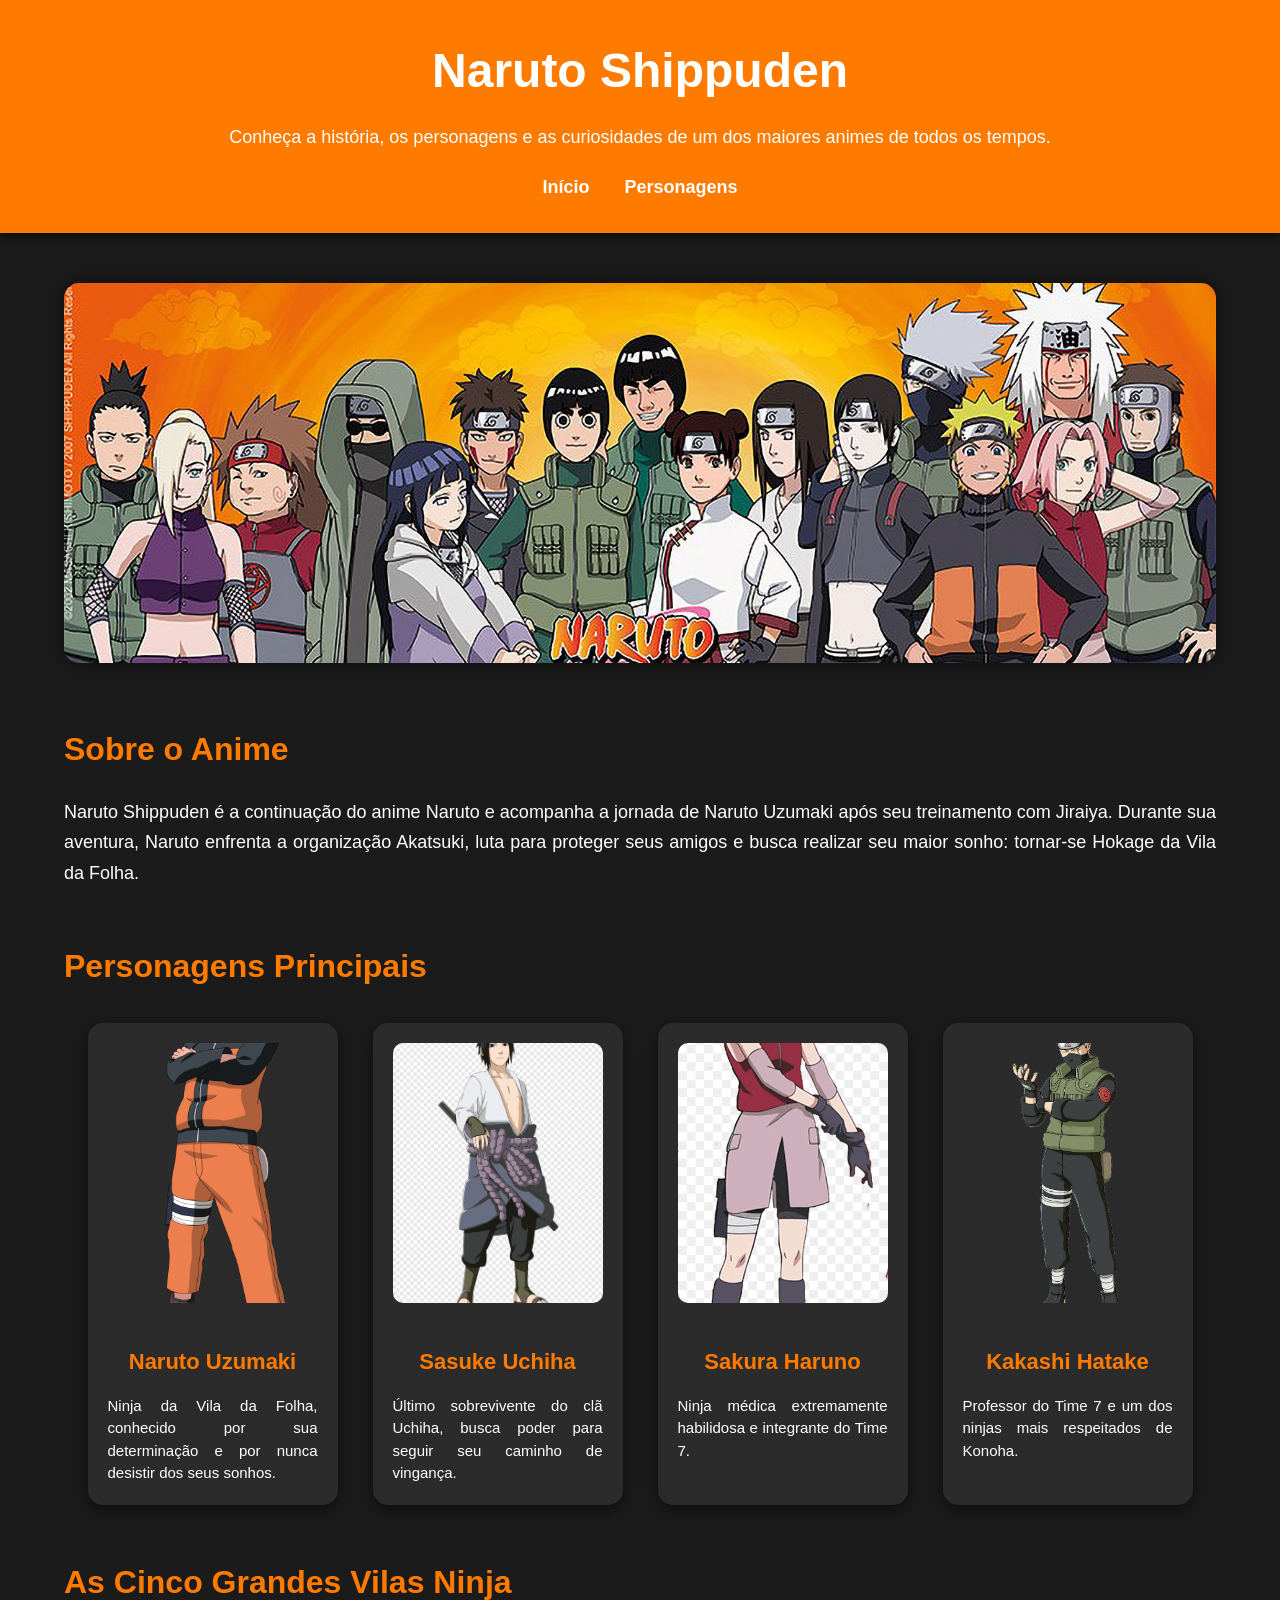
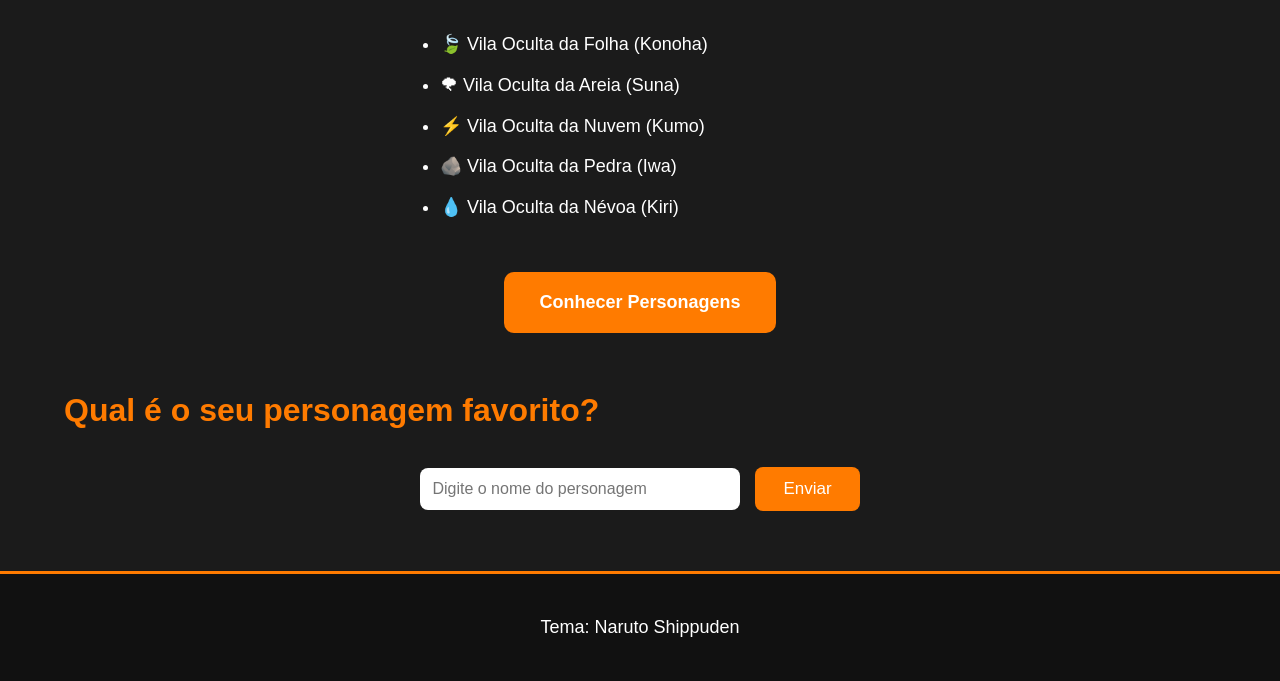
==== index.html @ 9007fb21 "first commit" ====
<!DOCTYPE html>
<html lang="pt-BR">

<head>
    <meta charset="UTF-8">
    <meta name="viewport" content="width=device-width, initial-scale=1.0">
    <title>Naruto Shippuden</title>
    <link rel="stylesheet" href="style.css">
</head>

<body>

    <header>

        <h1>Naruto Shippuden</h1>

        <p class="subtitulo">
            Conheça a história, os personagens e as curiosidades de um dos maiores animes de todos os tempos.
        </p>

        <nav>
            <a href="index.html">Início</a>
            <a href="detalhes.html">Personagens</a>
        </nav>

    </header>

    <section class="banner">

        <img src="imagens/banner.jpg" alt="Banner Naruto Shippuden">

    </section>

    <section>

        <h2>Sobre o Anime</h2>

        <p>
            Naruto Shippuden é a continuação do anime Naruto e acompanha a jornada
            de Naruto Uzumaki após seu treinamento com Jiraiya.
            Durante sua aventura, Naruto enfrenta a organização Akatsuki,
            luta para proteger seus amigos e busca realizar seu maior sonho:
            tornar-se Hokage da Vila da Folha.
        </p>

    </section>

    <section>

        <h2>Personagens Principais</h2>

        <div class="cards">

            <div class="card">

                <img src="imagens/naruto.png" alt="Naruto">

                <h3>Naruto Uzumaki</h3>

                <p>
                    Ninja da Vila da Folha, conhecido por sua determinação e por
                    nunca desistir dos seus sonhos.
                </p>

            </div>

            <div class="card">

                <img src="imagens/sasuke.png" alt="Sasuke">

                <h3>Sasuke Uchiha</h3>

                <p>
                    Último sobrevivente do clã Uchiha, busca poder para seguir
                    seu caminho de vingança.
                </p>

            </div>

            <div class="card">

                <img src="imagens/sakura.png" alt="Sakura">

                <h3>Sakura Haruno</h3>

                <p>
                    Ninja médica extremamente habilidosa e integrante do Time 7.
                </p>

            </div>

            <div class="card">

                <img src="imagens/kakashi.png" alt="Kakashi">

                <h3>Kakashi Hatake</h3>

                <p>
                    Professor do Time 7 e um dos ninjas mais respeitados de Konoha.
                </p>

            </div>

        </div>

    </section>

    <section>

        <h2>As Cinco Grandes Vilas Ninja</h2>

        <ul>

            <li>🍃 Vila Oculta da Folha (Konoha)</li>

            <li>🌪 Vila Oculta da Areia (Suna)</li>

            <li>⚡ Vila Oculta da Nuvem (Kumo)</li>

            <li>🪨 Vila Oculta da Pedra (Iwa)</li>

            <li>💧 Vila Oculta da Névoa (Kiri)</li>

        </ul>

    </section>

    <section class="centro">

        <a href="detalhes.html" class="botao">
            Conhecer Personagens
        </a>

    </section>

    <section>

        <h2>Qual é o seu personagem favorito?</h2>

        <form>

            <input
                type="text"
                placeholder="Digite o nome do personagem">

            <button type="submit">
                Enviar
            </button>

        </form>

    </section>

    <footer>

        <p>
            Tema: Naruto Shippuden
        </p>

    </footer>

</body>

</html>
---- style.css ----
/* ===========================
   CONFIGURAÇÕES GERAIS
=========================== */

*{
    margin:0;
    padding:0;
    box-sizing:border-box;
}

body{
    font-family:Arial, Helvetica, sans-serif;
    background:#1b1b1b;
    color:#ffffff;
    line-height:1.7;
    font-size:18px;
}

/* ===========================
   CABEÇALHO
=========================== */

header{
    background:#ff7b00;
    padding:30px;
    text-align:center;
    box-shadow:0 4px 10px rgba(0,0,0,.6);
}

h1{
    font-size:48px;
    margin-bottom:10px;
}

.subtitulo{
    font-size:18px;
    margin-bottom:20px;
}

h2{
    color:#ff7b00;
    font-size:32px;
    margin-bottom:20px;
}

h3{
    color:#ff7b00;
    font-size:22px;
    margin:15px 0;
}

/* ===========================
   MENU
=========================== */

nav{
    margin-top:15px;
}

nav a{
    color:white;
    text-decoration:none;
    font-weight:bold;
    font-size:18px;
    margin:0 15px;
    transition:.3s;
}

nav a:hover{
    color:#222;
}

/* ===========================
   SEÇÕES
=========================== */

section{
    width:1200px;
    max-width:90%;
    margin:50px auto;
}

section p{
    margin-top:15px;
    text-align:justify;
}

/* ===========================
   BANNER
=========================== */

.banner img{
    width:100%;
    height:380px;
    object-fit:cover;
    border-radius:15px;
    box-shadow:0 0 20px rgba(0,0,0,.5);
}

/* ===========================
   CARDS
=========================== */

.cards{
    display:flex;
    justify-content:center;
    align-items:stretch;
    flex-wrap:wrap;
    gap:35px;
    margin-top:30px;
}

.card{
    width:250px;
    background:#2b2b2b;
    border-radius:15px;
    padding:20px;
    text-align:center;
    box-shadow:0 5px 15px rgba(0,0,0,.5);
    transition:.3s;
}

.card:hover{
    transform:translateY(-8px);
    box-shadow:0 0 20px #ff7b00;
}

.card img{
    width:100%;
    height:260px;
    object-fit:cover;
    border-radius:10px;
    margin-bottom:15px;
    transition:.3s;
}

.card img:hover{
    transform:scale(1.05);
}

.card p{
    font-size:15px;
    line-height:1.5;
}

/* ===========================
   LISTAS
=========================== */

ul,
ol{
    width:400px;
    margin:20px auto;
    text-align:left;
}

li{
    margin-bottom:10px;
}

/* ===========================
   BOTÃO
=========================== */

.centro{
    text-align:center;
}

.botao{
    display:inline-block;
    background:#ff7b00;
    color:white;
    text-decoration:none;
    padding:15px 35px;
    border-radius:10px;
    font-size:18px;
    font-weight:bold;
    cursor:pointer;
    transition:.3s;
}

.botao:hover{
    background:#ff9900;
    transform:translateY(-4px);
}

.botao:active{
    transform:scale(.95);
}

/* ===========================
   FORMULÁRIO
=========================== */

form{
    margin-top:30px;
    display:flex;
    justify-content:center;
    align-items:center;
    gap:15px;
    flex-wrap:wrap;
}

input{
    width:320px;
    padding:12px;
    border:none;
    border-radius:8px;
    font-size:16px;
}

input:focus{
    outline:none;
    border:2px solid #ff7b00;
    box-shadow:0 0 10px #ff7b00;
}

button{
    background:#ff7b00;
    color:white;
    border:none;
    padding:12px 28px;
    border-radius:8px;
    font-size:17px;
    cursor:pointer;
    transition:.3s;
}

button:hover{
    background:#ff9900;
    transform:translateY(-3px);
}

button:active{
    transform:scale(.95);
}

/* ===========================
   IMAGENS GERAIS
=========================== */

section img{
    max-width:100%;
    border-radius:15px;
}

/* ===========================
   RODAPÉ
=========================== */

footer{
    background:#111;
    margin-top:60px;
    padding:30px;
    text-align:center;
    border-top:3px solid #ff7b00;
}

footer p{
    margin:8px 0;
}

/* ===========================
   LINKS
=========================== */

a{
    transition:.3s;
}

a:hover{
    color:#ff7b00;
}

/* ===========================
   RESPONSIVIDADE
=========================== */

@media(max-width:900px){

    h1{
        font-size:38px;
    }

    h2{
        font-size:28px;
    }

    .banner img{
        height:250px;
    }

    .cards{
        flex-direction:column;
        align-items:center;
    }

    .card{
        width:90%;
        max-width:350px;
    }

    form{
        flex-direction:column;
    }

    input{
        width:100%;
        max-width:350px;
    }

    ul,
    ol{
        width:90%;
    }

}
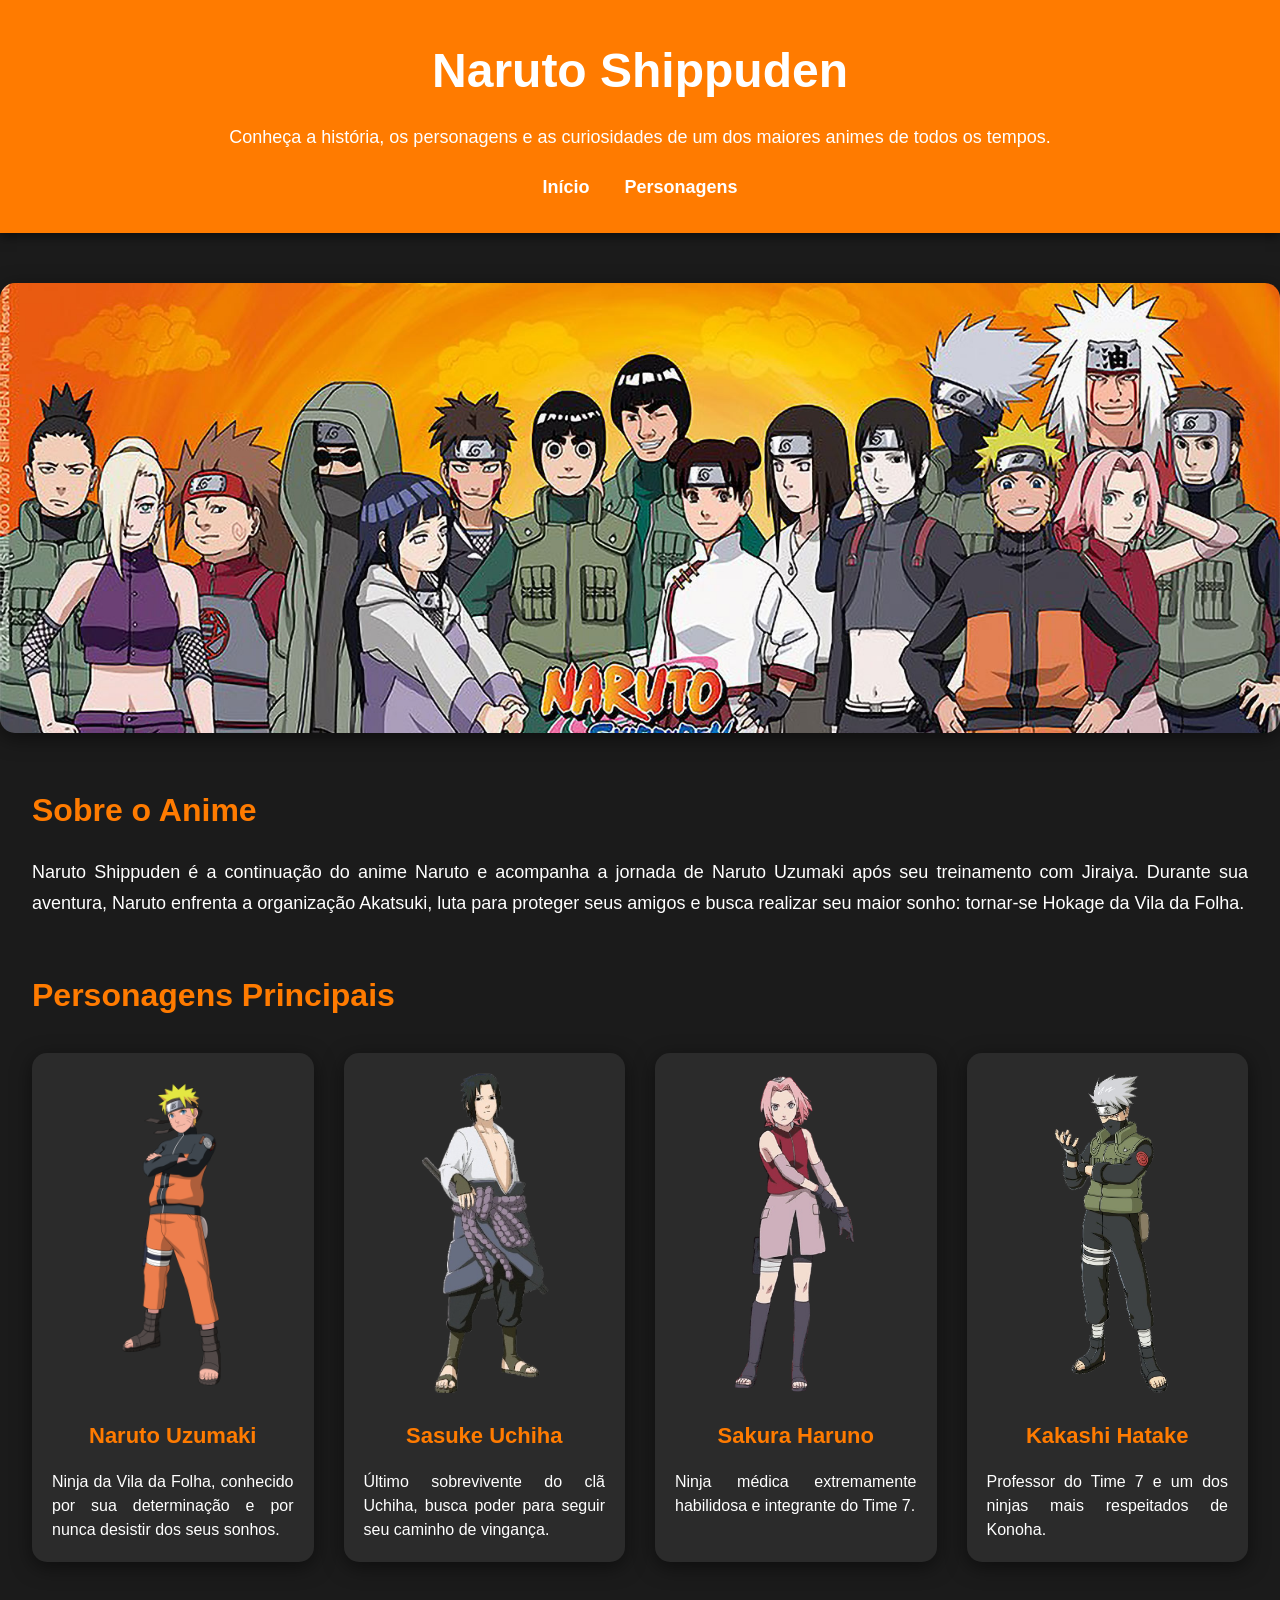
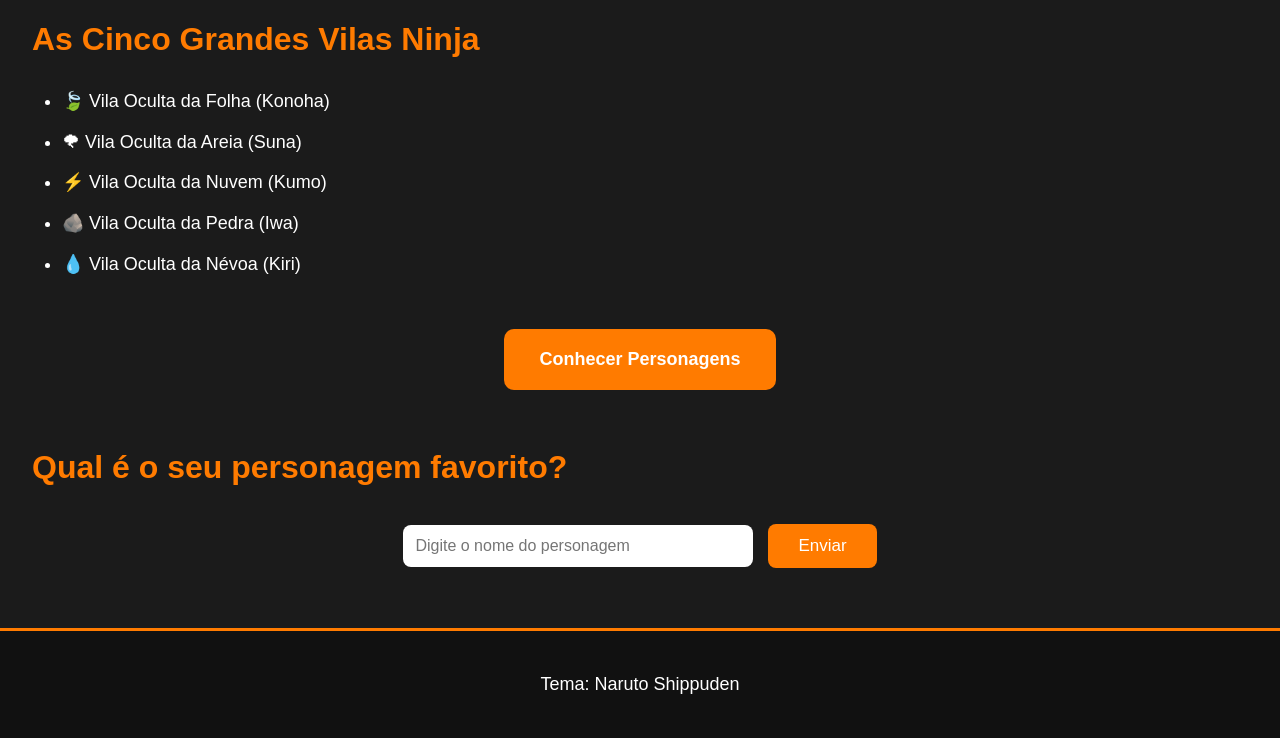
==== commit 89b66360: "css" ====
--- a/index.html
+++ b/index.html
@@ -20,7 +20,7 @@
 
         <nav>
             <a href="index.html">Início</a>
-            <a href="detalhes.html">Personagens</a>
+            <a href="detahes.html">Personagens</a>
         </nav>
 
     </header>
--- a/style.css
+++ b/style.css
@@ -1,7 +1,3 @@
-/* ===========================
-   CONFIGURAÇÕES GERAIS
-=========================== */
-
 *{
     margin:0;
     padding:0;
@@ -12,19 +8,15 @@
     font-family:Arial, Helvetica, sans-serif;
     background:#1b1b1b;
     color:#ffffff;
+    font-size:18px;
     line-height:1.7;
-    font-size:18px;
-}
-
-/* ===========================
-   CABEÇALHO
-=========================== */
+}
 
 header{
     background:#ff7b00;
+    text-align:center;
     padding:30px;
-    text-align:center;
-    box-shadow:0 4px 10px rgba(0,0,0,.6);
+    box-shadow:0 4px 10px rgba(0,0,0,.5);
 }
 
 h1{
@@ -49,34 +41,25 @@
     margin:15px 0;
 }
 
-/* ===========================
-   MENU
-=========================== */
-
 nav{
-    margin-top:15px;
+    margin-top:20px;
 }
 
 nav a{
-    color:white;
+    color:#fff;
     text-decoration:none;
     font-weight:bold;
-    font-size:18px;
     margin:0 15px;
     transition:.3s;
 }
 
 nav a:hover{
-    color:#222;
-}
-
-/* ===========================
-   SEÇÕES
-=========================== */
+    color:#1b1b1b;
+}
 
 section{
-    width:1200px;
-    max-width:90%;
+    width:95%;
+    max-width:1600px;
     margin:50px auto;
 }
 
@@ -85,38 +68,32 @@
     text-align:justify;
 }
 
-/* ===========================
-   BANNER
-=========================== */
+.banner{
+    width:100%;
+}
 
 .banner img{
     width:100%;
-    height:380px;
+    height:450px;
     object-fit:cover;
+    display:block;
     border-radius:15px;
-    box-shadow:0 0 20px rgba(0,0,0,.5);
-}
-
-/* ===========================
-   CARDS
-=========================== */
+    box-shadow:0 5px 20px rgba(0,0,0,.5);
+}
 
 .cards{
-    display:flex;
-    justify-content:center;
-    align-items:stretch;
-    flex-wrap:wrap;
-    gap:35px;
+    display:grid;
+    grid-template-columns:repeat(auto-fit,minmax(260px,1fr));
+    gap:30px;
     margin-top:30px;
 }
 
 .card{
-    width:250px;
     background:#2b2b2b;
     border-radius:15px;
     padding:20px;
     text-align:center;
-    box-shadow:0 5px 15px rgba(0,0,0,.5);
+    box-shadow:0 5px 20px rgba(0,0,0,.5);
     transition:.3s;
 }
 
@@ -127,10 +104,8 @@
 
 .card img{
     width:100%;
-    height:260px;
-    object-fit:cover;
-    border-radius:10px;
-    margin-bottom:15px;
+    height:320px;
+    object-fit:contain;
     transition:.3s;
 }
 
@@ -139,37 +114,28 @@
 }
 
 .card p{
-    font-size:15px;
+    font-size:16px;
     line-height:1.5;
 }
-
-/* ===========================
-   LISTAS
-=========================== */
 
 ul,
 ol{
-    width:400px;
-    margin:20px auto;
-    text-align:left;
+    margin:20px 0 20px 30px;
 }
 
 li{
     margin-bottom:10px;
 }
 
-/* ===========================
-   BOTÃO
-=========================== */
-
 .centro{
     text-align:center;
+    margin-top:40px;
 }
 
 .botao{
     display:inline-block;
     background:#ff7b00;
-    color:white;
+    color:#fff;
     text-decoration:none;
     padding:15px 35px;
     border-radius:10px;
@@ -188,21 +154,17 @@
     transform:scale(.95);
 }
 
-/* ===========================
-   FORMULÁRIO
-=========================== */
-
 form{
-    margin-top:30px;
     display:flex;
     justify-content:center;
     align-items:center;
+    flex-wrap:wrap;
     gap:15px;
-    flex-wrap:wrap;
+    margin-top:30px;
 }
 
 input{
-    width:320px;
+    width:350px;
     padding:12px;
     border:none;
     border-radius:8px;
@@ -217,9 +179,9 @@
 
 button{
     background:#ff7b00;
-    color:white;
+    color:#fff;
     border:none;
-    padding:12px 28px;
+    padding:12px 30px;
     border-radius:8px;
     font-size:17px;
     cursor:pointer;
@@ -235,24 +197,16 @@
     transform:scale(.95);
 }
 
-/* ===========================
-   IMAGENS GERAIS
-=========================== */
-
 section img{
     max-width:100%;
     border-radius:15px;
 }
 
-/* ===========================
-   RODAPÉ
-=========================== */
-
 footer{
     background:#111;
+    text-align:center;
+    padding:30px;
     margin-top:60px;
-    padding:30px;
-    text-align:center;
     border-top:3px solid #ff7b00;
 }
 
@@ -260,10 +214,6 @@
     margin:8px 0;
 }
 
-/* ===========================
-   LINKS
-=========================== */
-
 a{
     transition:.3s;
 }
@@ -272,14 +222,10 @@
     color:#ff7b00;
 }
 
-/* ===========================
-   RESPONSIVIDADE
-=========================== */
-
 @media(max-width:900px){
 
     h1{
-        font-size:38px;
+        font-size:36px;
     }
 
     h2{
@@ -291,27 +237,15 @@
     }
 
     .cards{
-        flex-direction:column;
-        align-items:center;
-    }
-
-    .card{
-        width:90%;
-        max-width:350px;
+        grid-template-columns:1fr;
+    }
+
+    input{
+        width:100%;
     }
 
     form{
         flex-direction:column;
     }
 
-    input{
-        width:100%;
-        max-width:350px;
-    }
-
-    ul,
-    ol{
-        width:90%;
-    }
-
 }
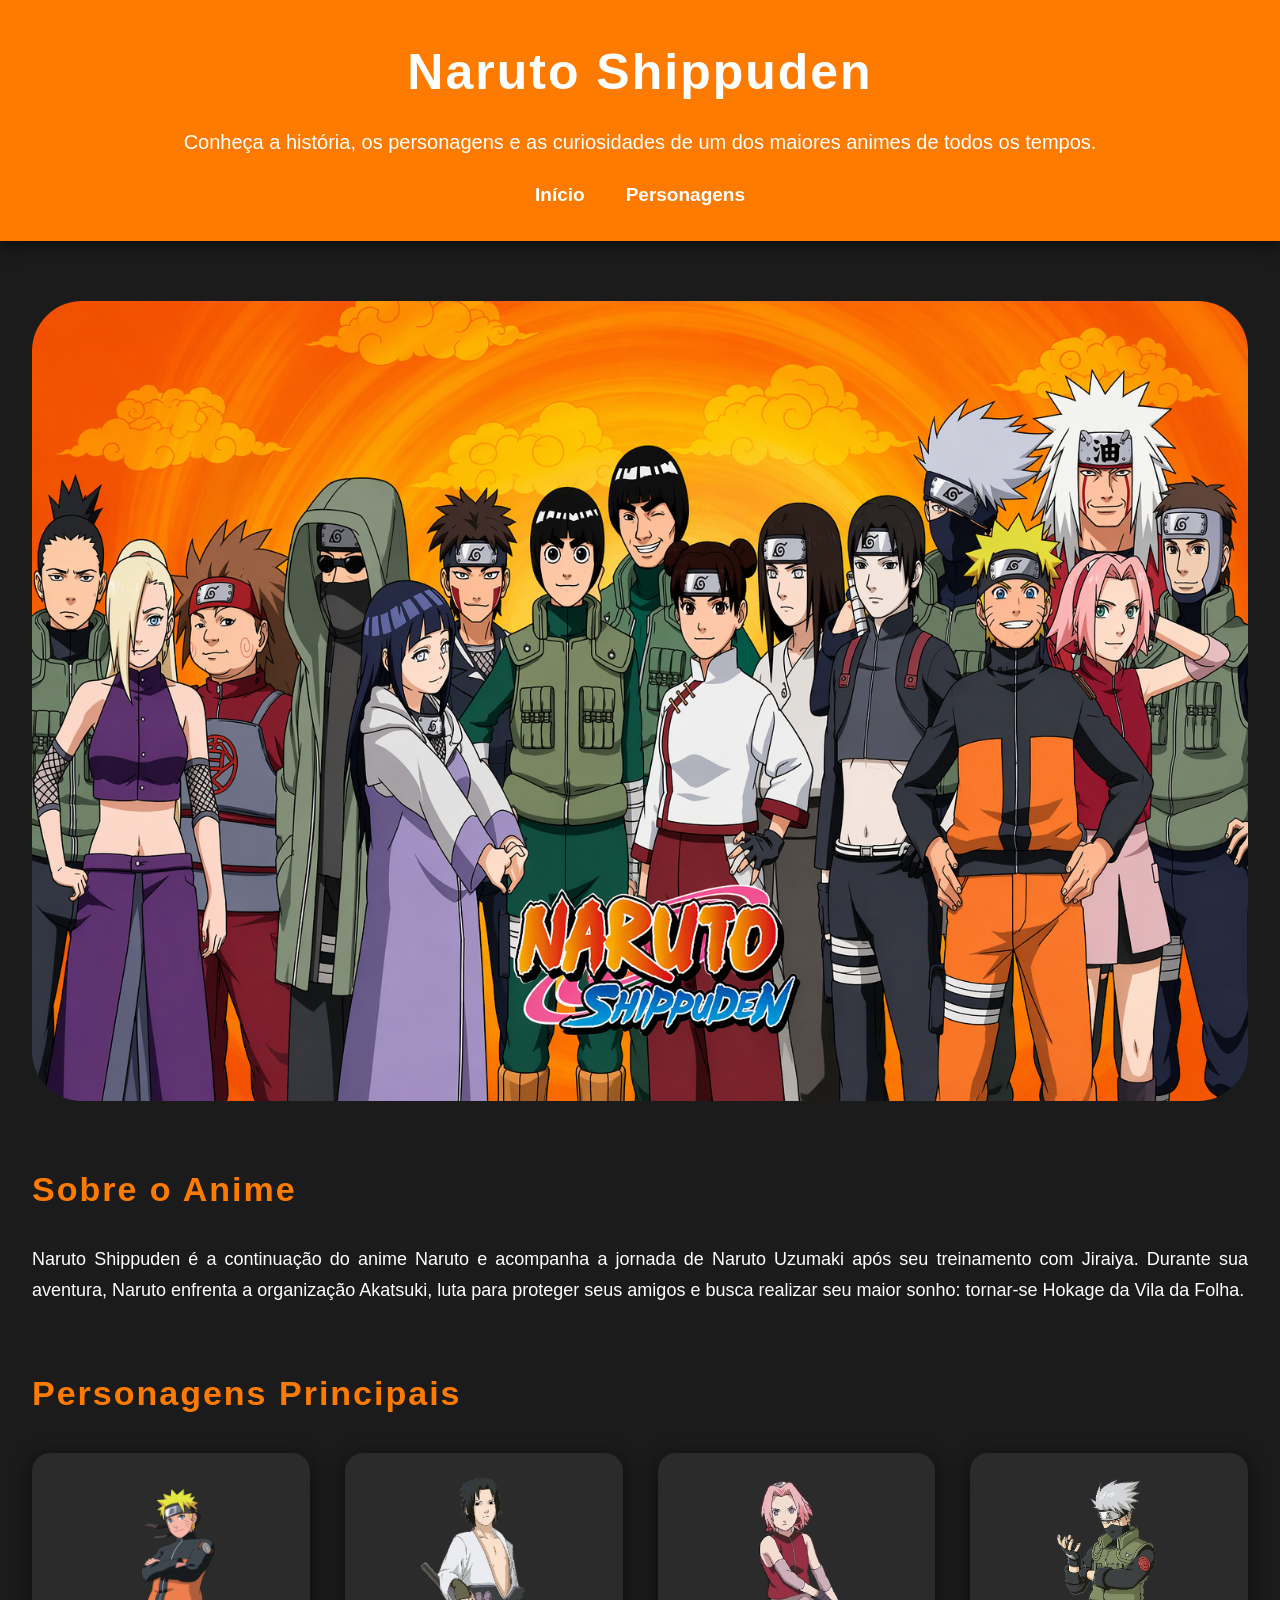
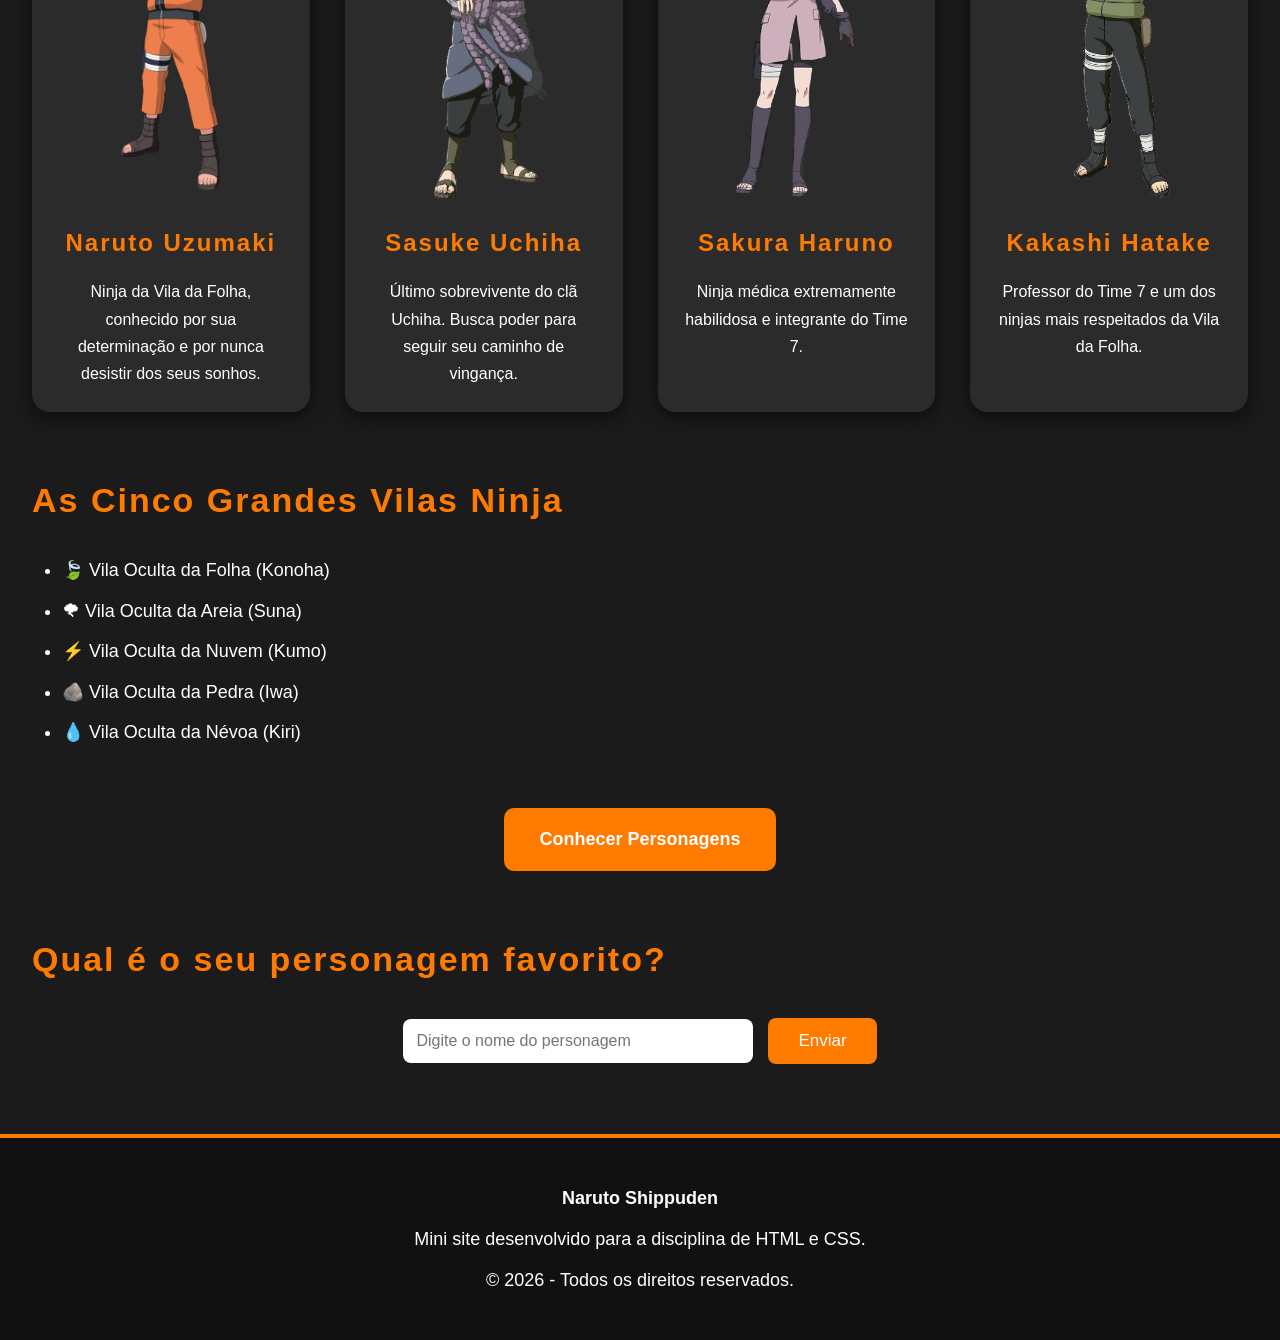
==== commit 10aaf5b9: "css" ====
--- a/index.html
+++ b/index.html
@@ -20,141 +20,145 @@
 
         <nav>
             <a href="index.html">Início</a>
-            <a href="detahes.html">Personagens</a>
+            <a href="detalhes.html">Personagens</a>
         </nav>
 
     </header>
 
-    <section class="banner">
+    <main class="container">
 
-        <img src="imagens/banner.jpg" alt="Banner Naruto Shippuden">
+        <section class="banner">
 
-    </section>
+            <img src="imagens/Designer.png" alt="Banner Naruto Shippuden">
 
-    <section>
+        </section>
 
-        <h2>Sobre o Anime</h2>
+        <section class="sobre">
 
-        <p>
-            Naruto Shippuden é a continuação do anime Naruto e acompanha a jornada
-            de Naruto Uzumaki após seu treinamento com Jiraiya.
-            Durante sua aventura, Naruto enfrenta a organização Akatsuki,
-            luta para proteger seus amigos e busca realizar seu maior sonho:
-            tornar-se Hokage da Vila da Folha.
-        </p>
+            <h2>Sobre o Anime</h2>
 
-    </section>
+            <p>
+                Naruto Shippuden é a continuação do anime Naruto e acompanha a jornada
+                de Naruto Uzumaki após seu treinamento com Jiraiya.
+                Durante sua aventura, Naruto enfrenta a organização Akatsuki,
+                luta para proteger seus amigos e busca realizar seu maior sonho:
+                tornar-se Hokage da Vila da Folha.
+            </p>
 
-    <section>
+        </section>
 
-        <h2>Personagens Principais</h2>
+        <section class="personagens">
 
-        <div class="cards">
+            <h2>Personagens Principais</h2>
 
-            <div class="card">
+            <div class="cards">
 
-                <img src="imagens/naruto.png" alt="Naruto">
+                <div class="card">
 
-                <h3>Naruto Uzumaki</h3>
+                    <img src="imagens/naruto.png" alt="Naruto">
 
-                <p>
-                    Ninja da Vila da Folha, conhecido por sua determinação e por
-                    nunca desistir dos seus sonhos.
-                </p>
+                    <h3>Naruto Uzumaki</h3>
+
+                    <p>
+                        Ninja da Vila da Folha, conhecido por sua determinação e por nunca desistir dos seus sonhos.
+                    </p>
+
+                </div>
+
+                <div class="card">
+
+                    <img src="imagens/sasuke.png" alt="Sasuke">
+
+                    <h3>Sasuke Uchiha</h3>
+
+                    <p>
+                        Último sobrevivente do clã Uchiha. Busca poder para seguir seu caminho de vingança.
+                    </p>
+
+                </div>
+
+                <div class="card">
+
+                    <img src="imagens/sakura.png" alt="Sakura">
+
+                    <h3>Sakura Haruno</h3>
+
+                    <p>
+                        Ninja médica extremamente habilidosa e integrante do Time 7.
+                    </p>
+
+                </div>
+
+                <div class="card">
+
+                    <img src="imagens/kakashi.png" alt="Kakashi">
+
+                    <h3>Kakashi Hatake</h3>
+
+                    <p>
+                        Professor do Time 7 e um dos ninjas mais respeitados da Vila da Folha.
+                    </p>
+
+                </div>
 
             </div>
 
-            <div class="card">
+        </section>
 
-                <img src="imagens/sasuke.png" alt="Sasuke">
+        <section class="vilas">
 
-                <h3>Sasuke Uchiha</h3>
+            <h2>As Cinco Grandes Vilas Ninja</h2>
 
-                <p>
-                    Último sobrevivente do clã Uchiha, busca poder para seguir
-                    seu caminho de vingança.
-                </p>
+            <ul>
 
-            </div>
+                <li>🍃 Vila Oculta da Folha (Konoha)</li>
+                <li>🌪 Vila Oculta da Areia (Suna)</li>
+                <li>⚡ Vila Oculta da Nuvem (Kumo)</li>
+                <li>🪨 Vila Oculta da Pedra (Iwa)</li>
+                <li>💧 Vila Oculta da Névoa (Kiri)</li>
 
-            <div class="card">
+            </ul>
 
-                <img src="imagens/sakura.png" alt="Sakura">
+        </section>
 
-                <h3>Sakura Haruno</h3>
+        <section class="centro">
 
-                <p>
-                    Ninja médica extremamente habilidosa e integrante do Time 7.
-                </p>
+            <a href="detalhes.html" class="botao">
+                Conhecer Personagens
+            </a>
 
-            </div>
+        </section>
 
-            <div class="card">
+        <section class="formulario">
 
-                <img src="imagens/kakashi.png" alt="Kakashi">
+            <h2>Qual é o seu personagem favorito?</h2>
 
-                <h3>Kakashi Hatake</h3>
+            <form>
 
-                <p>
-                    Professor do Time 7 e um dos ninjas mais respeitados de Konoha.
-                </p>
+                <input
+                    type="text"
+                    placeholder="Digite o nome do personagem">
 
-            </div>
+                <button type="submit">
+                    Enviar
+                </button>
 
-        </div>
+            </form>
 
-    </section>
+        </section>
 
-    <section>
-
-        <h2>As Cinco Grandes Vilas Ninja</h2>
-
-        <ul>
-
-            <li>🍃 Vila Oculta da Folha (Konoha)</li>
-
-            <li>🌪 Vila Oculta da Areia (Suna)</li>
-
-            <li>⚡ Vila Oculta da Nuvem (Kumo)</li>
-
-            <li>🪨 Vila Oculta da Pedra (Iwa)</li>
-
-            <li>💧 Vila Oculta da Névoa (Kiri)</li>
-
-        </ul>
-
-    </section>
-
-    <section class="centro">
-
-        <a href="detalhes.html" class="botao">
-            Conhecer Personagens
-        </a>
-
-    </section>
-
-    <section>
-
-        <h2>Qual é o seu personagem favorito?</h2>
-
-        <form>
-
-            <input
-                type="text"
-                placeholder="Digite o nome do personagem">
-
-            <button type="submit">
-                Enviar
-            </button>
-
-        </form>
-
-    </section>
+    </main>
 
     <footer>
 
+        <p><strong>Naruto Shippuden</strong></p>
+
         <p>
-            Tema: Naruto Shippuden
+            Mini site desenvolvido para a disciplina de HTML e CSS.
+        </p>
+
+        <p>
+            © 2026 - Todos os direitos reservados.
         </p>
 
     </footer>
--- a/style.css
+++ b/style.css
@@ -5,40 +5,46 @@
 }
 
 body{
-    font-family:Arial, Helvetica, sans-serif;
+    font-family:'Bebas Neue', sans-serif;
     background:#1b1b1b;
     color:#ffffff;
+    line-height:1.7;
     font-size:18px;
-    line-height:1.7;
 }
 
 header{
     background:#ff7b00;
     text-align:center;
     padding:30px;
-    box-shadow:0 4px 10px rgba(0,0,0,.5);
+    box-shadow:0 4px 15px rgba(0,0,0,.6);
+}
+
+
+h1,h2,h3{
+    font-family:'Bebas Neue', sans-serif;
+    letter-spacing:2px;
 }
 
 h1{
-    font-size:48px;
+    font-size:50px;
     margin-bottom:10px;
 }
 
 .subtitulo{
-    font-size:18px;
+    font-size:20px;
     margin-bottom:20px;
 }
 
 h2{
     color:#ff7b00;
-    font-size:32px;
-    margin-bottom:20px;
+    font-size:34px;
+    margin-bottom:25px;
 }
 
 h3{
     color:#ff7b00;
-    font-size:22px;
     margin:15px 0;
+    font-size:24px;
 }
 
 nav{
@@ -48,24 +54,25 @@
 nav a{
     color:#fff;
     text-decoration:none;
+    font-size:19px;
     font-weight:bold;
-    margin:0 15px;
+    margin:0 18px;
     transition:.3s;
 }
 
 nav a:hover{
-    color:#1b1b1b;
+    color:#222;
+}
+
+.container{
+    width:95%;
+    max-width:1800px;
+    margin:auto;
 }
 
 section{
-    width:95%;
-    max-width:1600px;
-    margin:50px auto;
-}
-
-section p{
-    margin-top:15px;
-    text-align:justify;
+    width:100%;
+    margin:60px 0;
 }
 
 .banner{
@@ -74,32 +81,43 @@
 
 .banner img{
     width:100%;
-    height:450px;
+    height:800px;
     object-fit:cover;
     display:block;
-    border-radius:15px;
-    box-shadow:0 5px 20px rgba(0,0,0,.5);
+    border-radius:50px;
+    transition:.3s;
+}
+
+.banner img:hover{
+    transform:translateY(-8px);
+    box-shadow:0 0 25px #ff7b00;
+}
+
+section p{
+    text-align:justify;
+    margin-top:15px;
+    font-size:18px;
 }
 
 .cards{
     display:grid;
-    grid-template-columns:repeat(auto-fit,minmax(260px,1fr));
-    gap:30px;
+    grid-template-columns:repeat(auto-fit,minmax(270px,1fr));
+    gap:35px;
     margin-top:30px;
 }
 
 .card{
     background:#2b2b2b;
-    border-radius:15px;
-    padding:20px;
-    text-align:center;
-    box-shadow:0 5px 20px rgba(0,0,0,.5);
+    border-radius:18px;
+    padding:25px;
+    text-align:center;
+    box-shadow:0 5px 20px rgba(0,0,0,.6);
     transition:.3s;
 }
 
 .card:hover{
     transform:translateY(-8px);
-    box-shadow:0 0 20px #ff7b00;
+    box-shadow:0 0 25px #ff7b00;
 }
 
 .card img{
@@ -114,13 +132,38 @@
 }
 
 .card p{
+    text-align:center;
     font-size:16px;
-    line-height:1.5;
+}
+
+.card ul{
+    margin-top:20px;
+    text-align:left;
+}
+
+.card li{
+    margin-bottom:8px;
+}
+
+.akatsuki{
+    width:100%;
+    height:800px;
+    object-fit:cover;
+    border-radius:20px;
+    margin:30px 0;
+    transition:.4s;
+    box-shadow:0 0 20px rgba(0,0,0,.6);
+}
+
+.akatsuki:hover{
+    transform:scale(1.02);
+    box-shadow:0 0 25px #ff7b00;
 }
 
 ul,
 ol{
-    margin:20px 0 20px 30px;
+    margin-left:30px;
+    margin-top:20px;
 }
 
 li{
@@ -129,7 +172,6 @@
 
 .centro{
     text-align:center;
-    margin-top:40px;
 }
 
 .botao{
@@ -137,7 +179,7 @@
     background:#ff7b00;
     color:#fff;
     text-decoration:none;
-    padding:15px 35px;
+    padding:16px 35px;
     border-radius:10px;
     font-size:18px;
     font-weight:bold;
@@ -165,7 +207,7 @@
 
 input{
     width:350px;
-    padding:12px;
+    padding:13px;
     border:none;
     border-radius:8px;
     font-size:16px;
@@ -174,14 +216,14 @@
 input:focus{
     outline:none;
     border:2px solid #ff7b00;
-    box-shadow:0 0 10px #ff7b00;
+    box-shadow:0 0 12px #ff7b00;
 }
 
 button{
     background:#ff7b00;
     color:#fff;
     border:none;
-    padding:12px 30px;
+    padding:13px 30px;
     border-radius:8px;
     font-size:17px;
     cursor:pointer;
@@ -197,21 +239,16 @@
     transform:scale(.95);
 }
 
-section img{
-    max-width:100%;
-    border-radius:15px;
-}
-
 footer{
     background:#111;
     text-align:center;
-    padding:30px;
-    margin-top:60px;
-    border-top:3px solid #ff7b00;
+    padding:35px;
+    margin-top:70px;
+    border-top:4px solid #ff7b00;
 }
 
 footer p{
-    margin:8px 0;
+    margin:10px 0;
 }
 
 a{
@@ -222,10 +259,18 @@
     color:#ff7b00;
 }
 
-@media(max-width:900px){
+@media(max-width:1200px){
+
+    .cards{
+        grid-template-columns:repeat(2,1fr);
+    }
+
+}
+
+@media(max-width:768px){
 
     h1{
-        font-size:36px;
+        font-size:38px;
     }
 
     h2{
@@ -233,19 +278,23 @@
     }
 
     .banner img{
-        height:250px;
+        height:260px;
+    }
+
+    .akatsuki{
+        height:300px;
     }
 
     .cards{
         grid-template-columns:1fr;
     }
 
+    form{
+        flex-direction:column;
+    }
+
     input{
         width:100%;
     }
 
-    form{
-        flex-direction:column;
-    }
-
 }
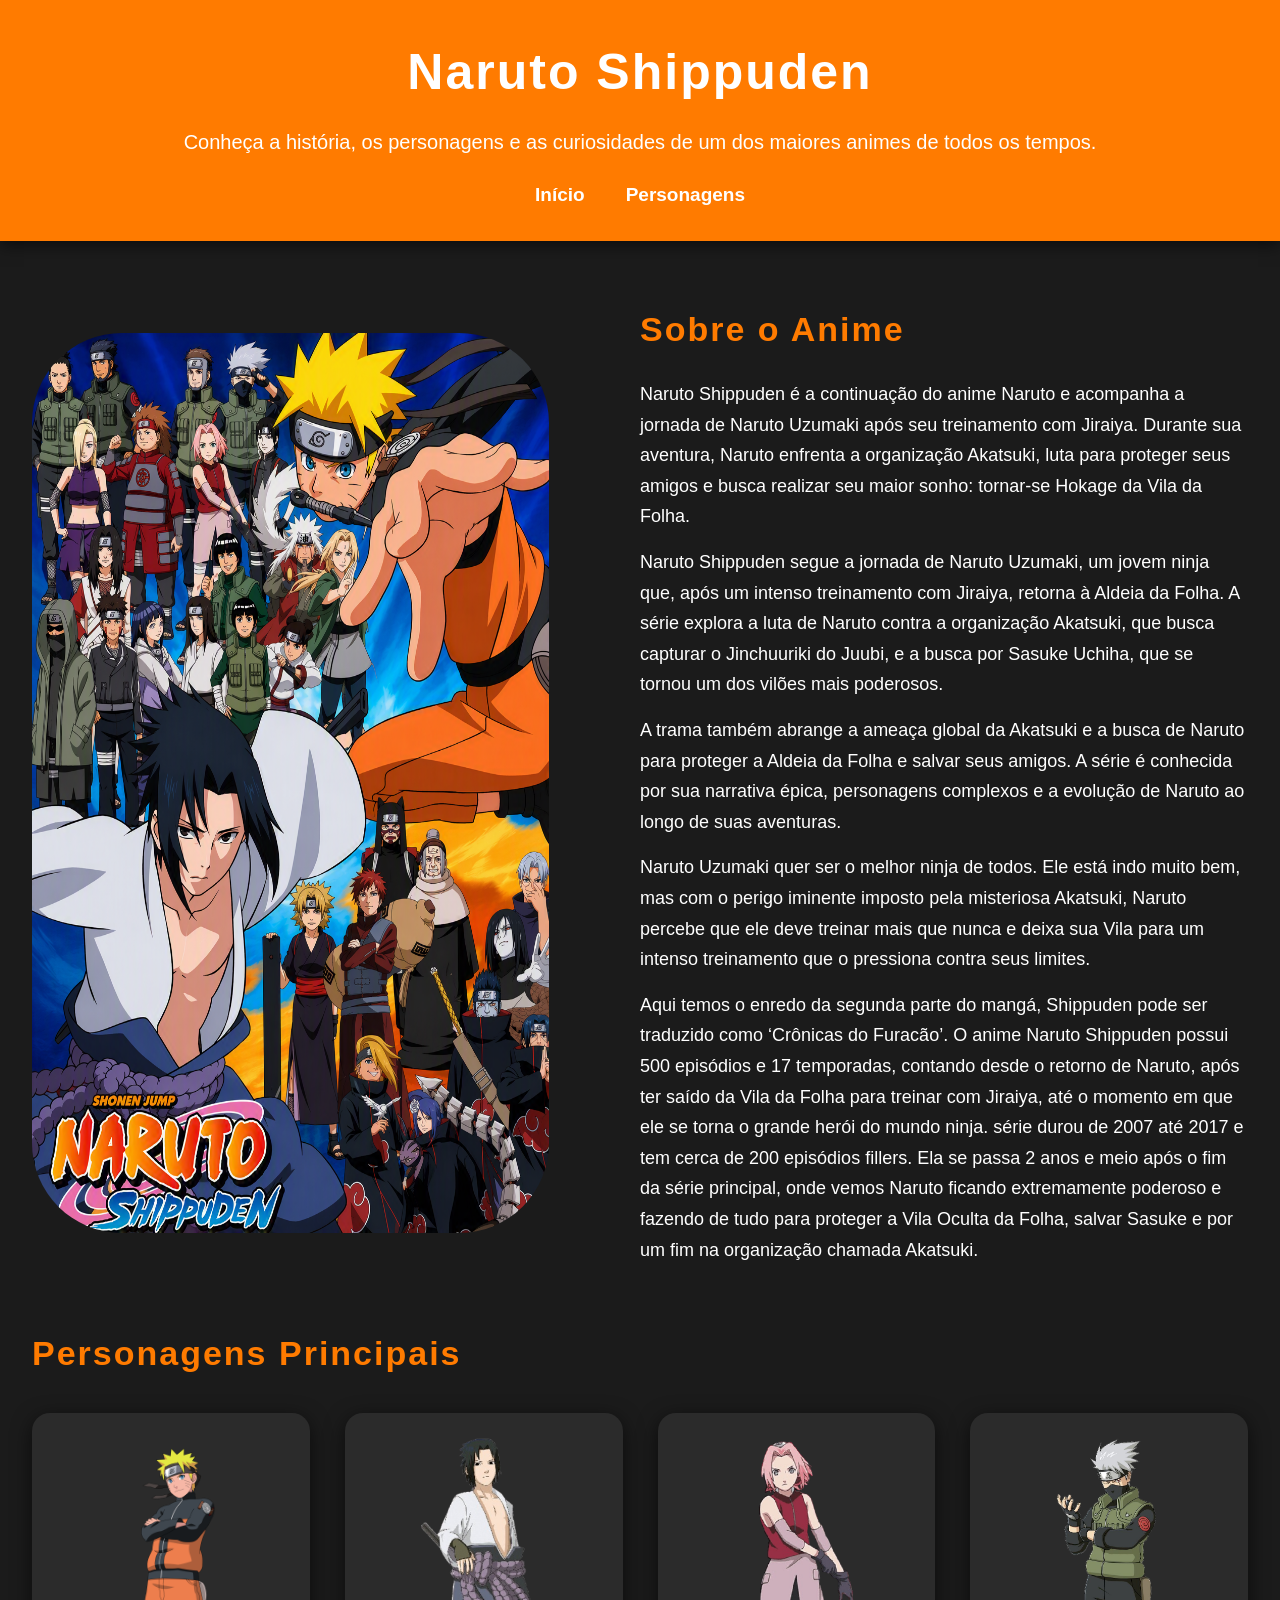
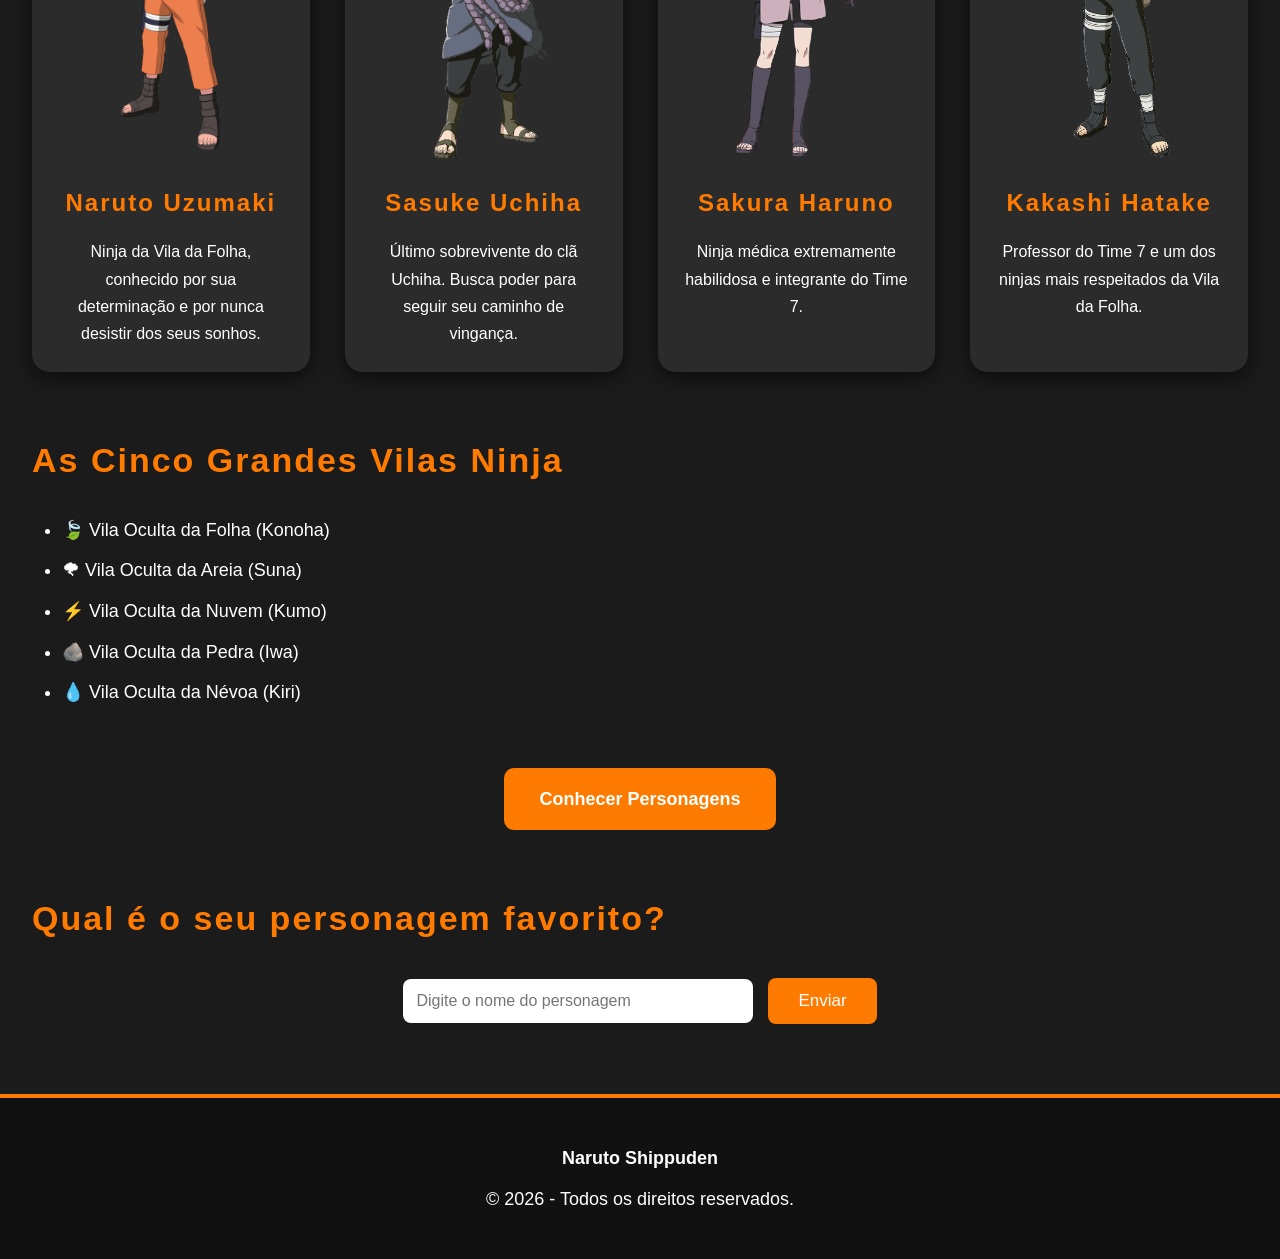
==== commit d94edb51: "melhorias html e css" ====
--- a/index.html
+++ b/index.html
@@ -27,23 +27,44 @@
 
     <main class="container">
 
-        <section class="banner">
-
-            <img src="imagens/Designer.png" alt="Banner Naruto Shippuden">
-
-        </section>
-
         <section class="sobre">
 
-            <h2>Sobre o Anime</h2>
+            <div class="banner">
 
-            <p>
-                Naruto Shippuden é a continuação do anime Naruto e acompanha a jornada
-                de Naruto Uzumaki após seu treinamento com Jiraiya.
-                Durante sua aventura, Naruto enfrenta a organização Akatsuki,
-                luta para proteger seus amigos e busca realizar seu maior sonho:
-                tornar-se Hokage da Vila da Folha.
-            </p>
+                <img src="imagens/banner1.png" alt="Banner Naruto Shippuden">
+
+            </div>
+
+            <div class="texto-sobre">
+
+                <h2>Sobre o Anime</h2>
+            Naruto Shippuden é a continuação do anime Naruto e acompanha a 
+            jornada de Naruto Uzumaki após seu treinamento com Jiraiya. Durante sua aventura,
+            Naruto enfrenta a organização Akatsuki, luta para proteger seus amigos e busca realizar
+            seu maior sonho: tornar-se Hokage da Vila da Folha.
+            <p></p>
+            Naruto Shippuden segue a jornada de Naruto Uzumaki, um jovem ninja que, após um intenso 
+            treinamento com Jiraiya, retorna à Aldeia da Folha. A série explora a luta de Naruto contra 
+            a organização Akatsuki, que busca capturar o Jinchuuriki do Juubi, e a busca por Sasuke Uchiha,
+            que se tornou um dos vilões mais poderosos. 
+            <p></p>
+            A trama também abrange a ameaça global da Akatsuki 
+            e a busca de Naruto para proteger a Aldeia da Folha e salvar seus amigos. A série é conhecida por
+            sua narrativa épica, personagens complexos e a evolução de Naruto ao longo de suas aventuras.
+            <p></p>
+            Naruto Uzumaki quer ser o melhor ninja de todos. Ele está indo muito bem, mas com o perigo iminente 
+            imposto pela misteriosa Akatsuki, Naruto percebe que ele deve treinar mais que nunca e deixa sua Vila 
+            para um intenso treinamento que o pressiona contra seus limites.
+            <p></p>
+            Aqui temos o enredo da segunda parte do mangá, Shippuden pode ser traduzido como ‘Crônicas do Furacão’.
+            O anime Naruto Shippuden possui 500 episódios e 17 temporadas, contando desde o retorno de Naruto, após
+            ter saído da Vila da Folha para treinar com Jiraiya, até o momento em que ele se torna o grande herói do 
+            mundo ninja.
+            série durou de 2007 até 2017 e tem cerca de 200 episódios fillers. Ela se passa 2 anos e meio após o fim da 
+            série principal, onde vemos Naruto ficando extremamente poderoso e fazendo de tudo para proteger a Vila Oculta
+            da Folha, salvar Sasuke e por um fim na organização chamada Akatsuki.
+
+            </div>
 
         </section>
 
@@ -153,9 +174,6 @@
 
         <p><strong>Naruto Shippuden</strong></p>
 
-        <p>
-            Mini site desenvolvido para a disciplina de HTML e CSS.
-        </p>
 
         <p>
             © 2026 - Todos os direitos reservados.
--- a/style.css
+++ b/style.css
@@ -75,17 +75,35 @@
     margin:60px 0;
 }
 
+.sobre{
+    display:flex;
+    align-items:center;
+    width:100%;
+}
+
 .banner{
-    width:100%;
+    flex:1;
 }
 
 .banner img{
-    width:100%;
-    height:800px;
-    object-fit:cover;
+    width:85%;
+    height:900px;
+    border-radius:90px;
     display:block;
-    border-radius:50px;
-    transition:.3s;
+    transition:.3s;
+}
+
+.banner img:hover{
+    transform:translateY(-8px);
+    box-shadow:0 0 25px #ff7b00;
+}
+
+.texto-sobre{
+    flex:1.0;
+}
+
+.texto-sobre h2{
+    margin-bottom:20px;
 }
 
 .banner img:hover{
@@ -128,7 +146,7 @@
 }
 
 .card img:hover{
-    transform:scale(1.05);
+    transform:scale(1.25);
 }
 
 .card p{
